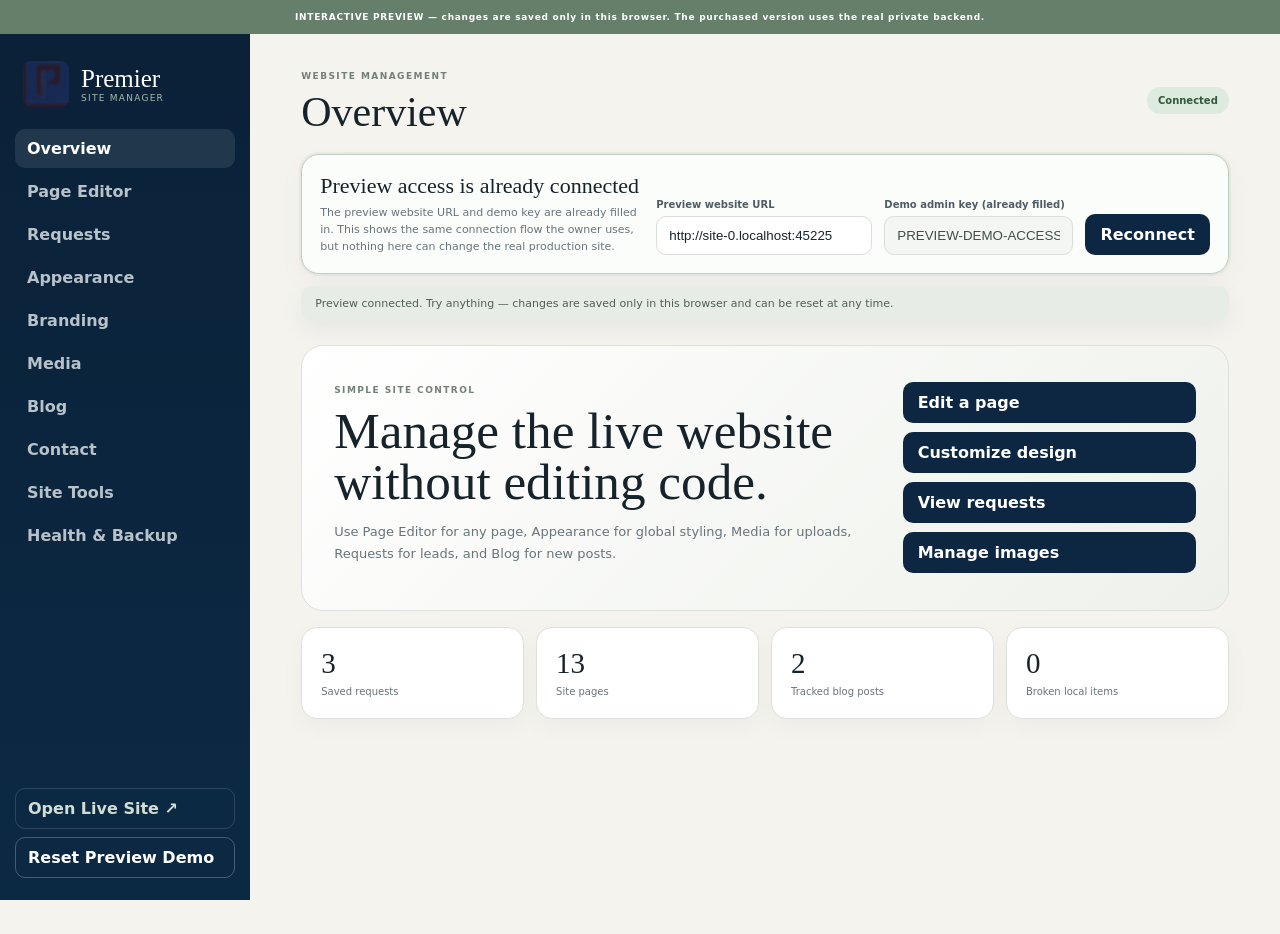
==== developer/index.html @ a83e4e5d "first" ====
<!DOCTYPE html>

<html lang="en"><head><meta charset="utf-8"/><meta content="width=device-width,initial-scale=1" name="viewport"/><title>Premier Site Manager — Interactive Preview</title><link href="premier-favicon.png" rel="icon" type="image/png"/><link href="admin.css?v=26" rel="stylesheet"/></head>
<body><div class="preview-manager-banner">INTERACTIVE PREVIEW — changes are saved only in this browser. The purchased version uses the real private backend.</div><div class="shell">
<aside class="sidebar">
<div class="brand-row"><img alt="Premier" src="premier-favicon.png"/><div><strong>Premier</strong><span>Site Manager</span></div></div>
<nav>
<button class="active" data-view="dashboard">Overview</button>
<button data-view="pages">Page Editor</button>
<button data-view="requests">Requests</button>
<button data-view="appearance">Appearance</button><button data-view="branding">Branding</button>
<button data-view="media">Media</button>
<button data-view="blog">Blog</button>
<button data-view="contact">Contact</button>
<button data-view="tools">Site Tools</button>
<button data-view="health">Health &amp; Backup</button>
</nav>
<button class="site-link" id="openSite">Open Live Site ↗</button><button class="site-link reset-demo" id="resetDemo">Reset Preview Demo</button>
</aside>
<main class="workspace">
<header class="topbar"><div><span class="eyebrow">Website management</span><h1 id="viewTitle">Overview</h1></div><span class="connection-pill" id="connectionPill">Not connected</span></header>
<section class="connection-card" id="connectionCard"><div class="connection-intro"><strong>Preview access is already connected</strong><p>The preview website URL and demo key are already filled in. This shows the same connection flow the owner uses, but nothing here can change the real production site.</p></div><label>Preview website URL<input id="apiBase" placeholder="https://www.example.com"/></label><label>Demo admin key (already filled)<input id="adminKey" placeholder="Paste admin key" type="password"/></label><button class="primary" id="connectBtn">Reconnect Preview</button></section>
<div class="status" id="status">Enter the website URL and admin key, then connect.</div>
<section class="view active" id="dashboardView"><div class="hero-panel"><div><span class="eyebrow">Simple site control</span><h2>Manage the live website without editing code.</h2><p>Use Page Editor for any page, Appearance for global styling, Media for uploads, Requests for leads, and Blog for new posts.</p></div><div class="quick-actions"><button data-jump="pages">Edit a page</button><button data-jump="appearance">Customize design</button><button data-jump="requests">View requests</button><button data-jump="media">Manage images</button></div></div><div class="stats" id="dashboardStats"></div></section>
<section class="view" id="pagesView"><div class="view-head"><div><h2>Page Editor</h2><p>Edit the useful content on any public page without touching code. Header/footer branding is managed under Branding.</p></div><div class="head-actions"><span class="save-state" id="pageSaveState">No page loaded</span><button id="previewPage">Preview</button><button class="primary" id="savePage">Save Page</button></div></div>
<div class="panel page-toolbar"><label>Page<select id="pageSelect"></select></label><button id="loadPage">Load Page</button><span class="save-note">A backup is created automatically before every save.</span></div>
<div class="empty-state" id="pageEditorEmpty">Choose a page, then click <strong>Load Page</strong>.</div>
<div class="page-editor" hidden="" id="pageEditor">
<div class="editor-section"><div class="section-title"><h3>Page settings</h3><p>Browser title and search description.</p></div><div class="editor-grid" id="seoFields"></div></div>
<div class="editor-section"><div class="section-title"><h3>Text &amp; buttons</h3><p>Main-page content only, so repeated navigation/footer items do not clutter the editor.</p></div><div class="editor-grid" id="textFields"></div></div>
<div class="editor-section"><div class="section-title"><h3>Images</h3><p>Change page photos here. Use Branding for the site-wide header/footer logos and tab icon.</p></div><div class="editor-grid" id="imageFields"></div></div>
<div class="editor-section"><div class="section-title"><h3>Form fields</h3><p>Edit labels, placeholders, and dropdown choices.</p></div><div class="editor-grid" id="formFields"></div></div>
<div class="page-save-bar" hidden="" id="pageSaveBar"><span>You have unsaved changes.</span><button class="primary" id="savePageBottom" type="button">Save Page</button></div><details class="advanced panel"><summary>Advanced HTML — only if needed</summary><p>Edit the complete page source. Use this only if the normal editor does not expose something you need.</p><textarea id="rawSource" rows="24" spellcheck="false"></textarea><button class="primary" id="saveRawPage">Save Advanced HTML</button></details>
</div>
</section>
<section class="view" id="requestsView"><div class="view-head"><div><h2>Project requests</h2><p>Keep new leads organized from first message through completion.</p></div><button id="refreshRequests">Refresh</button></div>
<div class="request-toolbar panel"><div aria-label="Request status filters" class="request-tabs" id="requestTabs" role="tablist"><button class="active" data-request-filter="all">All <span id="requestCountAll">0</span></button><button data-request-filter="new">New <span id="requestCountNew">0</span></button><button data-request-filter="contacted">Contacted <span id="requestCountContacted">0</span></button><button data-request-filter="finished">Finished <span id="requestCountFinished">0</span></button></div><div class="request-controls"><label>Search<input id="requestSearch" placeholder="Name, email, phone, address…" type="search"/></label><label>Sort<select id="requestSort"><option value="newest">Newest first</option><option value="oldest">Oldest first</option></select></label></div><p class="request-toolbar-note">New inquiries appear under <strong>New</strong>. Move them to <strong>Contacted</strong> after you respond, then <strong>Finished</strong> when the job or lead is complete.</p></div>
<div class="request-list" id="requestsList"></div></section>
<section class="view" id="appearanceView"><div class="view-head"><div><h2>Appearance</h2><p>Safe global design controls that apply across the website.</p></div></div><form class="panel form-grid" id="appearanceForm">
<label>Primary navy<input name="navy" type="color"/></label><label>Accent green<input name="sage" type="color"/></label><label>Page background<input name="paper" type="color"/></label><label>Main text<input name="ink" type="color"/></label><label>Cream sections<input name="cream" type="color"/></label><label>Scrolled header<input name="headerScrolled" type="color"/></label>
<label class="full">Homepage header tint <span id="tintValue"></span><input max="0.75" min="0.05" name="headerTint" step="0.01" type="range"/></label>
<label>Button roundness <span id="buttonRadiusValue"></span><input max="999" min="6" name="buttonRadius" step="1" type="range"/></label><label>Image/card roundness <span id="imageRadiusValue"></span><input max="36" min="0" name="imageRadius" step="1" type="range"/></label>
<label>Section spacing <span id="sectionSpacingValue"></span><input max="120" min="56" name="sectionSpacing" step="2" type="range"/></label><label>Header logo size <span id="logoSizeValue"></span><input max="76" min="44" name="logoSize" step="1" type="range"/></label>
<div class="header-preview full"><span>Logo</span><span>Home   Services   Projects</span><b>Request Estimate</b></div><button class="primary" type="submit">Save Appearance</button></form></section>
<section class="view" id="brandingView">
<div class="view-head"><div><h2>Branding</h2><p>Change the exact logos and browser icon without editing HTML.</p></div></div>
<form class="branding-grid" id="brandingForm">
<article class="brand-control panel">
<div class="brand-preview light"><img alt="Header logo preview" id="headerLogoPreview"/></div>
<div><h3>Header logo</h3><p>The logo at the far left of the navigation bar.</p></div>
<label>Image URL<input name="headerLogo" required="" type="text"/></label>
<label class="upload-button small">Upload replacement<input accept="image/*" id="headerLogoUpload" type="file"/></label>
</article>
<article class="brand-control panel">
<div class="brand-preview dark"><img alt="Footer logo preview" id="footerLogoPreview"/></div>
<div><h3>Footer logo</h3><p>The larger company logo at the bottom of every page.</p></div>
<label>Image URL<input name="footerLogo" required="" type="text"/></label>
<label class="upload-button small">Upload replacement<input accept="image/*" id="footerLogoUpload" type="file"/></label>
</article>
<article class="brand-control panel">
<div class="icon-preview"><img alt="Browser icon preview" id="faviconPreview"/></div>
<div><h3>Browser / tab icon</h3><p>Use a simple square mark with no tiny wording. PNG works best.</p></div>
<label>Image URL<input name="favicon" required=""/></label>
<label class="upload-button small">Upload replacement<input accept="image/png,image/webp,image/x-icon,image/svg+xml" id="faviconUpload" type="file"/></label>
</article>
<div class="brand-actions"><button class="primary" type="submit">Save Branding</button><button id="restoreBranding" type="button">Restore Premier Logos</button></div>
<p class="helper-note">In this GitHub preview, branding changes are browser-only. The purchased version saves them to the real website.</p>
</form>
</section><section class="view" id="mediaView"><div class="view-head"><div><h2>Media Library</h2><p>Upload reusable website images and copy their URLs.</p></div><label class="upload-button">Upload image<input accept="image/*" id="mediaUpload" type="file"/></label></div><div class="media-grid" id="mediaGrid"></div></section>
<section class="view" id="blogView"><div class="view-head"><div><h2>Blog</h2><p>Create project-journal posts without editing HTML.</p></div></div><form class="panel form-grid" id="blogForm"><label>Post title<input name="title" required=""/></label><label>Category<input name="category" value="Project Journal"/></label><label class="full">Summary<textarea name="summary" required="" rows="3"></textarea></label><label>Cover image URL<input name="imageUrl" placeholder="/assets/uploads/photo.webp" required=""/></label><label>Image description<input name="imageAlt" required=""/></label><label class="full upload-field">Or upload a cover image<input accept="image/*" id="blogUpload" type="file"/></label><label class="full">Post text<textarea name="content" placeholder="Separate paragraphs with a blank line." required="" rows="8"></textarea></label><button class="primary" type="submit">Publish Blog Post</button></form><div class="post-list" id="blogList"></div></section>
<section class="view" id="contactView"><div class="view-head"><div><h2>Contact routing</h2><p>New inquiries are saved in the built-in Requests inbox by default.</p></div></div><form class="panel form-grid" id="settingsForm"><label>Fallback business email<input name="businessEmail" placeholder="projects@company.com" type="email"/><small>Optional. Used to open the visitor's email app only if the online inbox cannot be reached.</small></label><label>External CRM / form endpoint<input name="contactEndpoint" placeholder="https://..."/><small>Leave blank unless the company already uses an outside form/CRM service.</small></label><label class="check full"><input checked="" name="useBuiltIn" type="checkbox"/><span>Use the built-in Requests inbox (recommended)</span></label><div class="brand-actions"><button class="primary" type="submit">Save Contact Settings</button><button id="testContactSetup" type="button">Test Inquiry Setup</button></div><p class="helper-note full" id="contactSetupNote">The built-in inbox stores submissions under Requests. It does not send email notifications by itself.</p></form></section>
<section class="view" id="toolsView"><div class="view-head"><div><h2>Site Tools</h2><p>Useful site-wide changes. A page backup is made before replacements.</p></div></div><form class="panel form-grid" id="replaceForm"><label>Find this text<input name="find" required=""/></label><label>Replace it with<input name="replace"/></label><label class="check full"><input name="caseSensitive" type="checkbox"/><span>Match capitalization exactly</span></label><button class="primary" type="submit">Replace Across All Pages</button></form></section>
<section class="view" id="healthView"><div class="view-head"><div><h2>Health &amp; backup</h2><p>Check the live site and download a portable settings/request backup.</p></div><div class="head-actions"><button id="refreshHealth">Run Check</button><button id="downloadBackup">Download Settings Backup</button></div></div><div class="stats" id="healthGrid"></div><div class="panel health-note"><strong>Preview mode</strong><p>Health statistics are simulated for this static GitHub preview. The purchased version runs these checks against the real Node website and stored data.</p></div></section>
</main></div><script src="preview-api.js?v=26"></script><script src="admin.js?v=26-preview"></script><script src="preview-admin.js?v=26"></script></body></html>
---- developer/admin.css ----
*{box-sizing:border-box}:root{--navy:#0d2742;--sage:#667f6a;--paper:#f4f3ee;--card:#fff;--line:#dde1dc;--ink:#17232b;--muted:#68747b;--ease:cubic-bezier(.16,1,.3,1)}html{background:var(--paper)}body{margin:0;background:var(--paper);color:var(--ink);font-family:Inter,system-ui,-apple-system,"Segoe UI",sans-serif;-webkit-font-smoothing:antialiased}.shell{min-height:100vh;display:grid;grid-template-columns:250px minmax(0,1fr)}.sidebar{position:sticky;top:0;height:100vh;padding:22px 15px;background:linear-gradient(180deg,#0a2138,#0c2944);color:#fff;display:flex;flex-direction:column}.brand-row{display:flex;align-items:center;gap:12px;padding:5px 8px 22px}.brand-row img{width:46px;height:46px;border-radius:8px}.brand-row div{display:grid}.brand-row strong{font:400 25px Georgia,serif}.brand-row span{font-size:9px;letter-spacing:.14em;text-transform:uppercase;color:#a9bcac}.sidebar nav{display:grid;gap:4px}.sidebar nav button,.site-link{border:0;background:transparent;color:#b7c2c9;text-align:left;padding:10px 12px;border-radius:10px;font-weight:760;cursor:pointer;transition:background .25s var(--ease),color .25s var(--ease)}.sidebar nav button:hover,.sidebar nav button.active{background:rgba(255,255,255,.095);color:#fff}.site-link{margin-top:auto;border:1px solid rgba(255,255,255,.14);color:#d2ddd4;width:100%}.workspace{min-width:0;padding:30px clamp(22px,4vw,60px) 60px}.topbar{display:flex;align-items:center;justify-content:space-between;gap:20px;margin-bottom:18px}.eyebrow{font-size:9px;letter-spacing:.16em;text-transform:uppercase;color:#718078;font-weight:850}.topbar h1{margin:5px 0 0;font:400 42px Georgia,serif}.connection-pill{padding:8px 11px;border-radius:999px;background:#e4e7e2;color:#5e6a62;font-size:10px;font-weight:800}.connection-pill.online{background:#dcebdd;color:#31583a}.connection-card{display:grid;grid-template-columns:minmax(240px,1.2fr) minmax(180px,.8fr) minmax(160px,.7fr) auto;gap:12px;align-items:end;padding:18px;background:#fff;border:1px solid var(--line);border-radius:18px;box-shadow:0 10px 30px rgba(17,35,48,.035)}.connection-card strong{font:400 22px Georgia,serif}.connection-card p{margin:5px 0 0;color:var(--muted);font-size:11px;line-height:1.55}.connection-card label,.form-grid label,.page-toolbar label,.editor-card label{display:grid;gap:6px;font-size:10px;font-weight:800;color:#4f5c64}.connection-card input,.form-grid input,.form-grid textarea,.form-grid select,.page-toolbar select,.editor-card input,.editor-card textarea{width:100%;border:1px solid #daddd8;background:#fff;border-radius:10px;padding:11px 12px;color:var(--ink);outline:none}.connection-card input:focus,.form-grid input:focus,.form-grid textarea:focus,.form-grid select:focus,.page-toolbar select:focus,.editor-card input:focus,.editor-card textarea:focus{border-color:#7e9a82;box-shadow:0 0 0 4px rgba(102,127,106,.1)}button{font:inherit}.primary,.view-head button,.quick-actions button,.head-actions button,.page-toolbar button,.advanced button,.upload-button{border:0;border-radius:10px;background:var(--navy);color:#fff;padding:11px 15px;font-weight:800;cursor:pointer;transition:background .25s var(--ease),transform .25s var(--ease)}.primary:hover,.view-head button:hover,.quick-actions button:hover,.head-actions button:hover,.page-toolbar button:hover,.advanced button:hover,.upload-button:hover{background:var(--sage)}.status{margin:12px 0 24px;padding:11px 14px;border-radius:11px;background:#e8ece7;color:#4e5f54;font-size:11px}.status.error{background:#f4e4e1;color:#813d35}.view{display:none}.view.active{display:block}.hero-panel{display:grid;grid-template-columns:1.3fr .7fr;gap:24px;padding:32px;border-radius:22px;background:linear-gradient(135deg,#fff,#eef1eb);border:1px solid var(--line)}.hero-panel h2{margin:8px 0 12px;font:400 clamp(34px,4vw,52px)/1 Georgia,serif}.hero-panel p{max-width:650px;color:var(--muted);line-height:1.7;font-size:13px}.quick-actions{display:grid;gap:9px;align-content:center}.quick-actions button{text-align:left}.view-head{display:flex;justify-content:space-between;align-items:end;gap:20px;margin-bottom:16px}.view-head h2{margin:0 0 5px;font:400 30px Georgia,serif}.view-head p{margin:0;color:var(--muted);font-size:12px}.head-actions{display:flex;gap:8px}.panel,.request-card,.post-card,.stat-card,.editor-card,.editor-section{background:#fff;border:1px solid var(--line);border-radius:16px;padding:19px;box-shadow:0 8px 25px rgba(15,33,46,.035)}.stats{display:grid;grid-template-columns:repeat(4,minmax(0,1fr));gap:12px;margin-top:16px}.stat-card strong{display:block;font:400 29px Georgia,serif}.stat-card span{font-size:10px;color:var(--muted)}.form-grid{display:grid;grid-template-columns:1fr 1fr;gap:14px}.form-grid .full{grid-column:1/-1}.form-grid textarea{resize:vertical}.check{display:flex!important;grid-template-columns:auto 1fr!important;align-items:center!important}.check input{width:auto}.request-list,.post-list{display:grid;gap:12px}.request-card header{display:flex;justify-content:space-between;align-items:start;gap:18px;margin:0 0 12px}.request-card h3{margin:0;font:400 22px Georgia,serif}.request-card p{margin:5px 0;color:#667179;font-size:12px;line-height:1.55}.badge{display:inline-block;padding:5px 8px;border-radius:999px;background:#edf0eb;font-size:9px;font-weight:800;text-transform:uppercase;letter-spacing:.08em}.request-meta,.request-actions{display:flex;flex-wrap:wrap;gap:8px}.request-actions{margin-top:14px}.request-actions button,.post-card button,.media-card button{border:1px solid #d8ddd9;background:#fff;border-radius:9px;padding:8px 10px;cursor:pointer}.editor-grid{display:grid;grid-template-columns:repeat(2,minmax(0,1fr));gap:14px}.editor-card{display:grid;gap:10px}.editor-card img{width:100%;height:200px;object-fit:cover;border-radius:11px;background:#eef0ec}.editor-card .field-meta{display:flex;justify-content:space-between;gap:8px;color:var(--muted);font-size:9px}.editor-card textarea{resize:vertical}.post-card{display:flex;justify-content:space-between;align-items:center;gap:14px}.post-card h3{margin:0 0 4px;font:400 21px Georgia,serif}.post-card p{margin:0;color:var(--muted);font-size:11px}.header-preview{min-height:82px;border-radius:14px;background:rgba(7,24,39,.34);color:#fff;display:flex;align-items:center;justify-content:space-between;gap:15px;padding:16px 20px}.header-preview b{padding:10px 13px;border-radius:999px;background:var(--sage);font-size:10px}.form-grid input[type=color]{padding:4px;height:46px}.form-grid input[type=range]{padding:0}.page-toolbar{display:flex;align-items:end;gap:12px;margin-bottom:14px}.page-toolbar label{min-width:280px}.save-note{margin-left:auto;color:var(--muted);font-size:10px}.empty-state{padding:38px;border:1px dashed #cfd5cf;border-radius:16px;text-align:center;color:var(--muted);background:rgba(255,255,255,.45)}.page-editor{display:grid;gap:16px}.editor-section{padding:22px}.section-title{display:flex;justify-content:space-between;gap:20px;align-items:end;margin-bottom:15px}.section-title h3{margin:0;font:400 26px Georgia,serif}.section-title p{margin:0;color:var(--muted);font-size:11px}.advanced summary{cursor:pointer;font-weight:850}.advanced p{color:var(--muted);font-size:11px}.advanced textarea{width:100%;margin:12px 0;border:1px solid #daddd8;border-radius:10px;padding:12px;font:12px/1.5 ui-monospace,SFMono-Regular,Consolas,monospace;resize:vertical}.media-grid{display:grid;grid-template-columns:repeat(4,minmax(0,1fr));gap:13px}.media-card{background:#fff;border:1px solid var(--line);border-radius:15px;padding:12px}.media-card img{width:100%;aspect-ratio:4/3;object-fit:cover;border-radius:10px;background:#e9ece7}.media-card p{font-size:10px;color:var(--muted);word-break:break-all}.media-actions{display:flex;gap:7px}.media-actions button{flex:1}.upload-button{display:inline-flex!important;align-items:center!important}.upload-button input{display:none}.upload-field input[type=file]{border:1px dashed #c8cec8;padding:14px;background:#fafbf9}.site-link{cursor:pointer}.danger{color:#8f3b32!important;border-color:#e4c8c4!important}.form-grid input[type=range]{accent-color:var(--sage)}@media(max-width:1150px){.media-grid{grid-template-columns:repeat(3,1fr)}}@media(max-width:1050px){.shell{grid-template-columns:1fr}.sidebar{position:relative;height:auto}.sidebar nav{grid-template-columns:repeat(5,minmax(0,1fr))}.site-link{margin-top:14px}.connection-card{grid-template-columns:1fr 1fr}.connection-card>div{grid-column:1/-1}.stats{grid-template-columns:repeat(2,1fr)}}@media(max-width:760px){.workspace{padding:18px 14px 42px}.sidebar{padding:14px}.sidebar nav{display:flex;overflow-x:auto;padding-bottom:4px}.sidebar nav button{flex:0 0 auto}.brand-row{padding-bottom:14px}.topbar{align-items:flex-start}.topbar h1{font-size:34px}.connection-card,.hero-panel,.form-grid,.editor-grid{grid-template-columns:1fr}.form-grid .full{grid-column:auto}.connection-card>div{grid-column:auto}.stats{grid-template-columns:1fr 1fr}.view-head{align-items:flex-start;flex-direction:column}.head-actions{width:100%}.head-actions button{flex:1}.header-preview{font-size:10px}.connection-pill{font-size:9px}.page-toolbar{align-items:stretch;flex-direction:column}.page-toolbar label{min-width:0}.save-note{margin-left:0}.section-title{align-items:flex-start;flex-direction:column}.media-grid{grid-template-columns:repeat(2,1fr)}}@media(max-width:480px){.media-grid,.stats{grid-template-columns:1fr}}

/* V19 Branding manager */
.branding-grid{display:grid;grid-template-columns:repeat(3,minmax(0,1fr));gap:16px}
.brand-control{display:flex;flex-direction:column;gap:14px;min-width:0}
.brand-control h3{margin:0 0 5px}.brand-control p{margin:0;color:var(--muted);font-size:13px;line-height:1.55}
.brand-preview{height:150px;border-radius:14px;display:grid;place-items:center;padding:20px;overflow:hidden;border:1px solid var(--line)}
.brand-preview.light{background:#f1f0eb}.brand-preview.dark{background:#0b2034}
.brand-preview img{max-width:100%;max-height:112px;width:auto;height:auto;object-fit:contain}
.icon-preview{height:150px;border-radius:14px;background:#eef1f3;display:grid;place-items:center;border:1px solid var(--line)}
.icon-preview img{width:64px;height:64px;object-fit:contain;image-rendering:auto}
.brand-control label:not(.upload-button){display:grid;gap:7px;font-size:12px;font-weight:700}
.brand-actions{grid-column:1/-1;display:flex;gap:10px;align-items:center;flex-wrap:wrap}.helper-note{grid-column:1/-1;margin:0;color:var(--muted);font-size:12px}
.upload-button.small{align-self:flex-start}
@media(max-width:980px){.branding-grid{grid-template-columns:1fr}.brand-actions,.helper-note{grid-column:auto}}


/* V22 Requests workflow */
.request-toolbar{display:grid;gap:12px;margin-bottom:14px;padding:14px 16px}.request-tabs{display:flex;flex-wrap:wrap;gap:8px}.request-tabs button{border:1px solid #d8ddd9;background:#fff;color:#4f5c64;border-radius:999px;padding:8px 12px;font-size:11px;font-weight:850;cursor:pointer;transition:background .2s var(--ease),border-color .2s var(--ease),color .2s var(--ease)}.request-tabs button span{display:inline-grid;place-items:center;min-width:20px;height:20px;margin-left:6px;padding:0 6px;border-radius:999px;background:#edf0eb;font-size:9px}.request-tabs button:hover{border-color:#aab8ad}.request-tabs button.active{background:var(--navy);border-color:var(--navy);color:#fff}.request-tabs button.active span{background:rgba(255,255,255,.16);color:#fff}.request-toolbar-note{margin:0;color:var(--muted);font-size:11px;line-height:1.55}.request-list{display:grid;gap:14px}.request-card{padding:20px;border-left:4px solid #dfe4df}.request-card.request-new{border-left-color:#6b8f71}.request-card.request-contacted{border-left-color:#73889d}.request-card.request-finished{border-left-color:#a7ada7}.request-card header{margin-bottom:12px}.request-title-row{display:flex;align-items:center;gap:10px;flex-wrap:wrap}.request-title-row h3{margin:0}.request-date{margin:4px 0 0!important;color:#89928d!important;font-size:10px!important}.request-status{display:inline-flex;align-items:center;border-radius:999px;padding:5px 9px;font-size:9px;font-weight:900;text-transform:uppercase;letter-spacing:.08em}.request-status-new{background:#e1eee2;color:#345b3b}.request-status-contacted{background:#e4ebf1;color:#3d586d}.request-status-finished{background:#eceeeb;color:#5f6861}.request-contact{display:flex;flex-wrap:wrap;gap:8px;margin-bottom:14px}.request-contact a,.request-contact span{display:inline-flex;align-items:center;min-height:32px;padding:7px 10px;border-radius:9px;background:#f3f5f2;border:1px solid #e0e4df;color:#43525b;text-decoration:none;font-size:11px;font-weight:750}.request-contact a:hover{border-color:#aab8ad;background:#edf1ec}.request-details{display:grid;grid-template-columns:repeat(3,minmax(0,1fr));gap:9px;margin:12px 0}.request-details p{margin:0!important;padding:11px 12px;border-radius:11px;background:#f8f9f7;display:grid;gap:4px}.request-details strong,.request-message>strong,.request-files>strong{font-size:9px;letter-spacing:.08em;text-transform:uppercase;color:#7c8880}.request-details span{font-size:12px;color:#34424a}.request-message{margin:12px 0;padding:13px 14px;border-radius:11px;background:#f8f9f7}.request-message p{margin:5px 0 0!important;color:#45525a!important}.request-files{display:flex;align-items:center;gap:7px;flex-wrap:wrap;margin:12px 0}.file-chip{display:inline-flex;padding:7px 9px;border:1px solid transparent;border-radius:9px;background:#edf1ec;color:#3f5b45;text-decoration:none;font-family:inherit;font-size:10px;font-weight:800;line-height:1.2;cursor:pointer}.file-chip:hover{background:#e3ebe3;border-color:#b9c8bb}.request-actions{display:flex;align-items:center;gap:8px;margin-top:16px;padding-top:14px;border-top:1px solid #e7eae6}.request-action{border:1px solid #d6ddd7!important;background:#fff!important;color:#45525a!important;border-radius:9px!important;padding:8px 11px!important;font-size:10px;font-weight:850;cursor:pointer;transition:background .2s var(--ease),border-color .2s var(--ease),color .2s var(--ease)}.request-action:hover{background:#f1f4f0!important;border-color:#abb8ae!important}.request-action.primary-action{background:var(--navy)!important;border-color:var(--navy)!important;color:#fff!important}.request-action.primary-action:hover{background:var(--sage)!important;border-color:var(--sage)!important}.request-action.danger{margin-left:auto;color:#8f3b32!important;border-color:#e4c8c4!important}.request-action.danger:hover{background:#fbf1ef!important}.request-action:disabled{opacity:.55;cursor:wait}.request-empty{background:#fff}
@media(max-width:760px){.request-toolbar{padding:12px}.request-tabs{flex-wrap:nowrap;overflow-x:auto;padding-bottom:2px}.request-tabs button{flex:0 0 auto}.request-details{grid-template-columns:1fr}.request-actions{align-items:stretch;flex-direction:column}.request-action.danger{margin-left:0}.request-action{width:100%;text-align:center}}


/* V24 usability polish */
.connection-intro{min-width:0}.connection-shortcuts{display:flex;flex-wrap:wrap;gap:8px;margin-top:10px}.connection-shortcuts button,.connection-shortcuts a{display:inline-flex;align-items:center;justify-content:center;border:1px solid #d9ded9;background:#f8faf7;color:#44534b;border-radius:9px;padding:7px 10px;font-size:10px;font-weight:800;text-decoration:none;cursor:pointer}.connection-shortcuts button:hover,.connection-shortcuts a:hover{background:#edf2ed;border-color:#b8c5ba}.connection-card.connected{border-color:#bdd0c0;background:#fbfdfb}.save-state{display:inline-flex;align-items:center;align-self:center;min-height:34px;padding:7px 10px;border-radius:999px;background:#edf0eb;color:#66736b;font-size:9px;font-weight:850;white-space:nowrap}.save-state.dirty{background:#fff0d9;color:#7a5520}.save-state.saved{background:#dfece0;color:#345c3b}.page-save-bar{position:sticky;bottom:12px;z-index:10;display:flex;align-items:center;justify-content:space-between;gap:14px;padding:12px 14px;border:1px solid #e3cc9f;border-radius:13px;background:rgba(255,249,236,.96);box-shadow:0 12px 35px rgba(26,34,29,.12);backdrop-filter:blur(10px)}.page-save-bar[hidden]{display:none}.page-save-bar span{font-size:11px;font-weight:800;color:#6e5124}.request-controls{display:grid;grid-template-columns:minmax(220px,1fr) 160px;gap:10px}.request-controls label{display:grid;gap:5px;font-size:9px;font-weight:850;color:#617068}.request-controls input,.request-controls select{width:100%;border:1px solid #d8ddd9;background:#fff;border-radius:9px;padding:9px 10px;color:var(--ink);outline:none}.request-controls input:focus,.request-controls select:focus{border-color:#7e9a82;box-shadow:0 0 0 4px rgba(102,127,106,.1)}.editor-card .field-meta strong{max-width:75%;overflow:hidden;text-overflow:ellipsis;white-space:nowrap}.status{position:sticky;top:10px;z-index:30;box-shadow:0 8px 24px rgba(15,33,46,.06)}
@media(max-width:760px){.request-controls{grid-template-columns:1fr}.head-actions{flex-wrap:wrap}.save-state{width:100%;justify-content:center;order:-1}.page-save-bar{bottom:8px}}

.health-note{margin-top:14px}.health-note strong{font:400 19px Georgia,serif}.health-note p{margin:6px 0 0;color:var(--muted);font-size:11px;line-height:1.6}


/* Interactive GitHub preview */
body{padding-top:34px}.preview-manager-banner{position:fixed;z-index:9999;left:0;right:0;top:0;min-height:34px;display:flex;align-items:center;justify-content:center;padding:7px 16px;background:#667f6a;color:#fff;font-size:9px;font-weight:850;letter-spacing:.08em;text-align:center}.sidebar{top:34px;height:calc(100vh - 34px)}.reset-demo{margin-top:8px!important;border-color:rgba(255,255,255,.24)!important;color:#fff!important}.connection-card.connected{box-shadow:0 0 0 2px rgba(102,127,106,.08),0 10px 30px rgba(17,35,48,.035)}#adminKey[readonly]{background:#f3f6f2;color:#405046}.preview-key-note{font-size:10px;color:var(--muted)}@media(max-width:1050px){.sidebar{top:0;height:auto}.preview-manager-banner{position:relative}.shell{min-height:calc(100vh - 34px)}body{padding-top:0}}

/* V26 navigation + mobile reliability */
/* Desktop: the left rail owns its scroll, so every tool remains reachable. */
.sidebar{
  min-height:0;
  overflow-y:auto;
  overflow-x:hidden;
  overscroll-behavior:contain;
  scrollbar-width:thin;
  scrollbar-color:rgba(255,255,255,.28) transparent;
}
.sidebar::-webkit-scrollbar{width:7px}
.sidebar::-webkit-scrollbar-track{background:transparent}
.sidebar::-webkit-scrollbar-thumb{background:rgba(255,255,255,.25);border-radius:999px}
.sidebar::-webkit-scrollbar-thumb:hover{background:rgba(255,255,255,.38)}
.sidebar nav{flex:0 0 auto}
.sidebar .site-link{flex:0 0 auto}

@media(max-width:1050px){
  .sidebar{
    position:sticky;
    top:0;
    z-index:80;
    height:auto;
    max-height:none;
    overflow:visible;
    box-shadow:0 10px 28px rgba(6,22,36,.16);
  }
  .sidebar nav{
    display:flex;
    gap:6px;
    overflow-x:auto;
    overflow-y:hidden;
    overscroll-behavior-x:contain;
    -webkit-overflow-scrolling:touch;
    scrollbar-width:thin;
    padding:0 0 7px;
  }
  .sidebar nav::-webkit-scrollbar{height:5px}
  .sidebar nav::-webkit-scrollbar-thumb{background:rgba(255,255,255,.24);border-radius:999px}
  .sidebar nav button{
    flex:0 0 auto;
    min-height:42px;
    white-space:nowrap;
  }
  .site-link{margin-top:8px}
}

@media(max-width:760px){
  html,body{max-width:100%;overflow-x:hidden}
  .preview-manager-banner{padding:7px 12px;line-height:1.35}
  .sidebar{padding:10px 10px 11px}
  .brand-row{gap:9px;padding:0 4px 9px}
  .brand-row img{width:34px;height:34px;border-radius:7px}
  .brand-row strong{font-size:20px;line-height:1}
  .brand-row span{font-size:8px}
  .sidebar nav{margin-inline:-2px;padding-inline:2px}
  .sidebar nav button{
    min-height:44px;
    padding:9px 12px;
    border:1px solid rgba(255,255,255,.08);
  }
  .sidebar nav button.active{border-color:rgba(255,255,255,.18)}
  .sidebar > .site-link{
    display:inline-flex;
    align-items:center;
    justify-content:center;
    width:calc(50% - 5px);
    min-height:44px;
    margin-top:8px;
    padding:9px 8px;
    text-align:center;
    vertical-align:top;
  }
  .sidebar > .site-link + .site-link{margin-left:6px}
  .workspace{padding:16px 12px 38px}
  .topbar{gap:12px;margin-bottom:14px}
  .topbar h1{font-size:30px;line-height:1.04}
  .connection-pill{flex:0 0 auto}
  .connection-card{padding:14px;border-radius:14px}
  .connection-card input,
  .form-grid input,.form-grid textarea,.form-grid select,
  .page-toolbar select,.editor-card input,.editor-card textarea,
  .request-controls input,.request-controls select,
  .advanced textarea{font-size:16px}
  .hero-panel{padding:22px 18px;border-radius:17px}
  .hero-panel h2{font-size:34px}
  .panel,.request-card,.post-card,.stat-card,.editor-card,.editor-section{padding:15px;border-radius:14px}
  .view-head h2{font-size:27px}
  .head-actions{display:grid;grid-template-columns:1fr 1fr;gap:8px}
  .head-actions .save-state{grid-column:1/-1}
  .head-actions button{min-height:44px}
  .page-toolbar button,.primary,.quick-actions button,.upload-button{min-height:44px}
  .page-save-bar{left:0;right:0;padding:10px 11px}
  .page-save-bar .primary{flex:0 0 auto}
  .editor-card img{height:auto;aspect-ratio:16/10}
  .request-contact a,.request-contact span{min-height:40px}
  .request-tabs button{min-height:42px}
  .request-action{min-height:44px}
  .branding-grid{gap:12px}
  .brand-preview,.icon-preview{height:125px}
  .header-preview{overflow-x:auto;justify-content:flex-start;white-space:nowrap}
}

@media(max-width:420px){
  .sidebar > .site-link{width:100%;margin-left:0!important}
  .topbar{flex-direction:column}
  .connection-pill{align-self:flex-start}
  .head-actions{grid-template-columns:1fr}
  .head-actions .save-state{grid-column:auto}
  .page-save-bar{align-items:stretch;flex-direction:column}
  .page-save-bar .primary{width:100%}
  .request-tabs{margin-inline:-3px;padding-inline:3px}
}
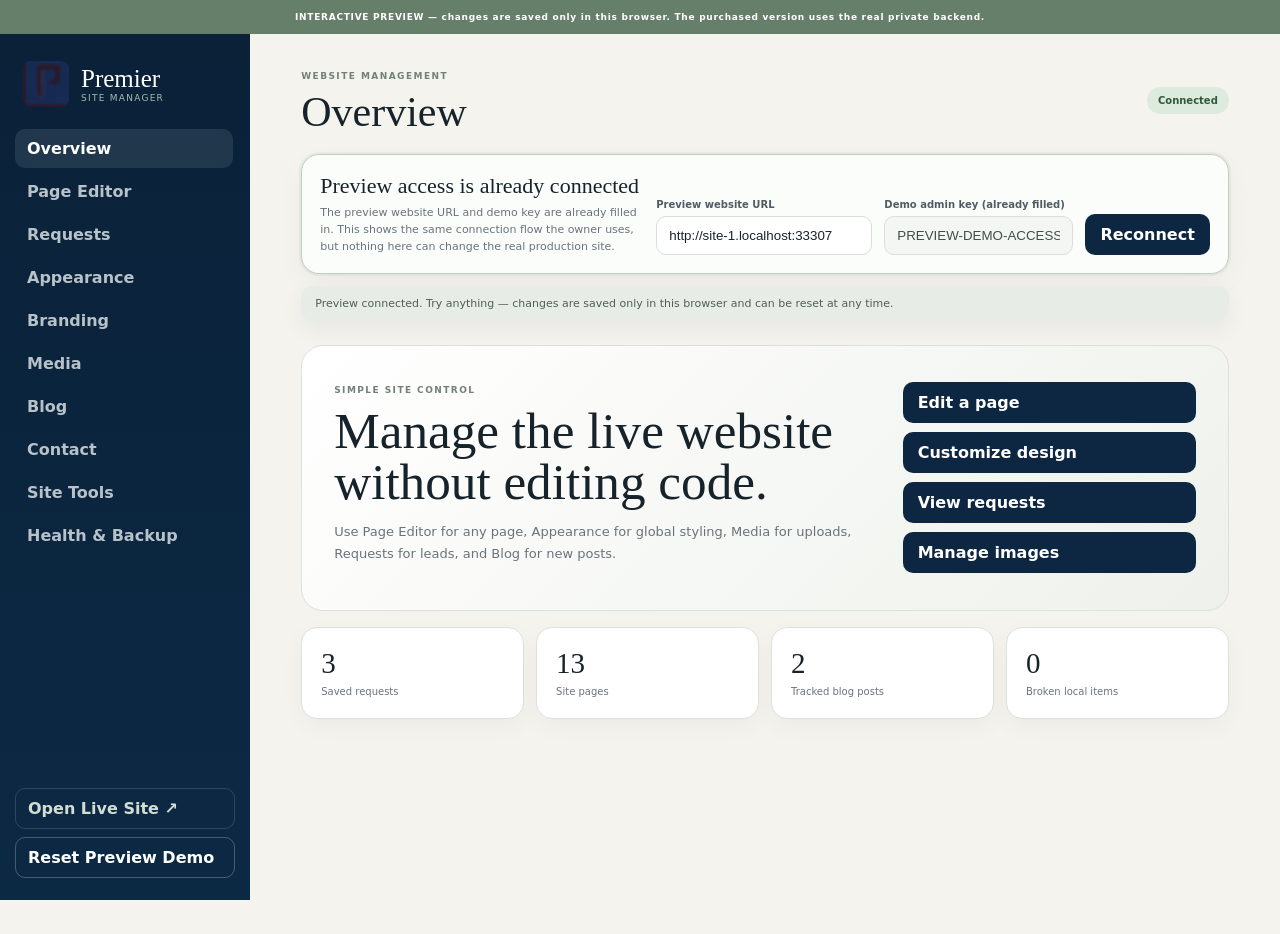
==== commit d8880166: "fixed" ====
--- a/developer/index.html
+++ b/developer/index.html
@@ -1,9 +1,10 @@
 <!DOCTYPE html>
 
-<html lang="en"><head><meta charset="utf-8"/><meta content="width=device-width,initial-scale=1" name="viewport"/><title>Premier Site Manager — Interactive Preview</title><link href="premier-favicon.png" rel="icon" type="image/png"/><link href="admin.css?v=26" rel="stylesheet"/></head>
+<html lang="en"><head><meta charset="utf-8"/><meta content="width=device-width,initial-scale=1" name="viewport"/><title>Premier Site Manager — Interactive Preview</title><link href="premier-favicon.png" rel="icon" type="image/png"/><link href="admin.css?v=27" rel="stylesheet"/></head>
 <body><div class="preview-manager-banner">INTERACTIVE PREVIEW — changes are saved only in this browser. The purchased version uses the real private backend.</div><div class="shell">
-<aside class="sidebar">
-<div class="brand-row"><img alt="Premier" src="premier-favicon.png"/><div><strong>Premier</strong><span>Site Manager</span></div></div>
+<aside class="sidebar" id="managerSidebar">
+<div class="brand-row"><img alt="Premier" src="premier-favicon.png"/><div><strong>Premier</strong><span>Site Manager</span></div><button class="manager-menu-toggle" id="managerMenuToggle" type="button" aria-expanded="false" aria-controls="managerSidebarMenu" aria-label="Open management menu"><span class="menu-label">Menu</span><span class="menu-icon" aria-hidden="true"><i></i><i></i><i></i></span></button></div>
+<div class="sidebar-menu" id="managerSidebarMenu">
 <nav>
 <button class="active" data-view="dashboard">Overview</button>
 <button data-view="pages">Page Editor</button>
@@ -15,7 +16,8 @@
 <button data-view="tools">Site Tools</button>
 <button data-view="health">Health &amp; Backup</button>
 </nav>
-<button class="site-link" id="openSite">Open Live Site ↗</button><button class="site-link reset-demo" id="resetDemo">Reset Preview Demo</button>
+<div class="sidebar-footer-actions"><button class="site-link" id="openSite">Open Live Site ↗</button><button class="site-link reset-demo" id="resetDemo">Reset Preview Demo</button></div>
+</div>
 </aside>
 <main class="workspace">
 <header class="topbar"><div><span class="eyebrow">Website management</span><h1 id="viewTitle">Overview</h1></div><span class="connection-pill" id="connectionPill">Not connected</span></header>
@@ -71,4 +73,4 @@
 <section class="view" id="contactView"><div class="view-head"><div><h2>Contact routing</h2><p>New inquiries are saved in the built-in Requests inbox by default.</p></div></div><form class="panel form-grid" id="settingsForm"><label>Fallback business email<input name="businessEmail" placeholder="projects@company.com" type="email"/><small>Optional. Used to open the visitor's email app only if the online inbox cannot be reached.</small></label><label>External CRM / form endpoint<input name="contactEndpoint" placeholder="https://..."/><small>Leave blank unless the company already uses an outside form/CRM service.</small></label><label class="check full"><input checked="" name="useBuiltIn" type="checkbox"/><span>Use the built-in Requests inbox (recommended)</span></label><div class="brand-actions"><button class="primary" type="submit">Save Contact Settings</button><button id="testContactSetup" type="button">Test Inquiry Setup</button></div><p class="helper-note full" id="contactSetupNote">The built-in inbox stores submissions under Requests. It does not send email notifications by itself.</p></form></section>
 <section class="view" id="toolsView"><div class="view-head"><div><h2>Site Tools</h2><p>Useful site-wide changes. A page backup is made before replacements.</p></div></div><form class="panel form-grid" id="replaceForm"><label>Find this text<input name="find" required=""/></label><label>Replace it with<input name="replace"/></label><label class="check full"><input name="caseSensitive" type="checkbox"/><span>Match capitalization exactly</span></label><button class="primary" type="submit">Replace Across All Pages</button></form></section>
 <section class="view" id="healthView"><div class="view-head"><div><h2>Health &amp; backup</h2><p>Check the live site and download a portable settings/request backup.</p></div><div class="head-actions"><button id="refreshHealth">Run Check</button><button id="downloadBackup">Download Settings Backup</button></div></div><div class="stats" id="healthGrid"></div><div class="panel health-note"><strong>Preview mode</strong><p>Health statistics are simulated for this static GitHub preview. The purchased version runs these checks against the real Node website and stored data.</p></div></section>
-</main></div><script src="preview-api.js?v=26"></script><script src="admin.js?v=26-preview"></script><script src="preview-admin.js?v=26"></script></body></html>+</main></div><script src="preview-api.js?v=26"></script><script src="admin.js?v=27-preview"></script><script src="preview-admin.js?v=27"></script></body></html>
--- a/developer/admin.css
+++ b/developer/admin.css
@@ -143,3 +143,119 @@
   .page-save-bar .primary{width:100%}
   .request-tabs{margin-inline:-3px;padding-inline:3px}
 }
+
+/* Mobile-first Site Manager navigation and layout */
+.sidebar-menu{display:flex;flex:1 1 auto;min-height:0;flex-direction:column}
+.sidebar-menu nav{min-height:0;overflow-y:auto;overflow-x:hidden;padding-right:2px;scrollbar-width:thin;scrollbar-color:rgba(255,255,255,.22) transparent}
+.sidebar-menu nav::-webkit-scrollbar{width:5px}
+.sidebar-menu nav::-webkit-scrollbar-thumb{background:rgba(255,255,255,.2);border-radius:999px}
+.sidebar-footer-actions{display:grid;gap:8px;margin-top:auto;padding-top:12px}
+.sidebar-footer-actions .site-link{margin:0!important;width:100%}
+.manager-menu-toggle{display:none;border:1px solid rgba(255,255,255,.18);background:rgba(255,255,255,.08);color:#fff;border-radius:10px;min-height:42px;padding:8px 11px;align-items:center;gap:9px;font-weight:850;cursor:pointer}
+.manager-menu-toggle .menu-icon{display:grid;gap:3px;width:16px}
+.manager-menu-toggle .menu-icon i{display:block;height:2px;border-radius:999px;background:currentColor;transition:transform .22s var(--ease),opacity .22s var(--ease)}
+.manager-menu-toggle[aria-expanded="true"] .menu-icon i:nth-child(1){transform:translateY(5px) rotate(45deg)}
+.manager-menu-toggle[aria-expanded="true"] .menu-icon i:nth-child(2){opacity:0}
+.manager-menu-toggle[aria-expanded="true"] .menu-icon i:nth-child(3){transform:translateY(-5px) rotate(-45deg)}
+
+@media(max-width:900px){
+  html,body{max-width:100%;overflow-x:hidden}
+  .shell{display:block;min-height:100svh}
+  .sidebar{position:sticky!important;top:0;z-index:120;height:auto!important;max-height:none!important;min-height:0;padding:10px 12px;background:linear-gradient(135deg,#0a2138,#0c2944);overflow:visible!important;box-shadow:0 8px 26px rgba(6,22,36,.2)}
+  .brand-row{display:flex;align-items:center;gap:10px;padding:0!important;min-height:48px}
+  .brand-row img{width:36px;height:36px;border-radius:7px;flex:0 0 auto}
+  .brand-row>div{min-width:0;margin-right:auto}
+  .brand-row strong{font-size:21px;line-height:1}
+  .brand-row span{font-size:8px}
+  .manager-menu-toggle{display:inline-flex;flex:0 0 auto}
+  .sidebar-menu{display:none;margin-top:9px;padding-top:9px;border-top:1px solid rgba(255,255,255,.12)}
+  .sidebar.menu-open .sidebar-menu{display:block;max-height:calc(100svh - 78px);overflow-y:auto;overscroll-behavior:contain;padding-bottom:4px}
+  .sidebar-menu nav{display:grid!important;grid-template-columns:repeat(2,minmax(0,1fr))!important;gap:7px!important;overflow:visible!important;padding:0!important}
+  .sidebar-menu nav button{width:100%;min-height:48px;padding:10px 11px!important;white-space:normal!important;text-align:left;border:1px solid rgba(255,255,255,.09);background:rgba(255,255,255,.035);line-height:1.15}
+  .sidebar-menu nav button.active{border-color:rgba(255,255,255,.22);background:rgba(255,255,255,.12)}
+  .sidebar-footer-actions{display:grid;grid-template-columns:1fr 1fr;gap:7px;margin-top:9px;padding-top:9px;border-top:1px solid rgba(255,255,255,.1)}
+  .sidebar-footer-actions .site-link{display:flex!important;align-items:center;justify-content:center;min-height:46px;padding:9px 10px!important;text-align:center!important}
+  .workspace{padding:18px 14px 44px!important;max-width:100%}
+  .topbar{align-items:flex-start;gap:10px;margin-bottom:14px}
+  .topbar h1{font-size:31px;line-height:1.02}
+  .connection-card{grid-template-columns:1fr!important;padding:14px;border-radius:14px;gap:11px}
+  .connection-card>div{grid-column:auto!important}
+  .connection-card label{min-width:0}
+  .connection-card input,.form-grid input,.form-grid textarea,.form-grid select,.page-toolbar select,.editor-card input,.editor-card textarea,.request-controls input,.request-controls select,.advanced textarea{font-size:16px!important;max-width:100%}
+  .primary,.view-head button,.quick-actions button,.head-actions button,.page-toolbar button,.advanced button,.upload-button,.request-action,.media-card button,.post-card button{min-height:46px}
+  .hero-panel,.form-grid,.editor-grid,.branding-grid{grid-template-columns:1fr!important}
+  .hero-panel{padding:21px 17px;border-radius:17px;gap:18px}
+  .hero-panel h2{font-size:clamp(32px,9vw,42px);line-height:1.02}
+  .quick-actions{grid-template-columns:1fr 1fr;gap:8px}
+  .quick-actions button{text-align:center;padding:12px 10px}
+  .stats{grid-template-columns:repeat(2,minmax(0,1fr))!important;gap:9px}
+  .stat-card{padding:14px}
+  .stat-card strong{font-size:25px}
+  .view-head{align-items:flex-start!important;flex-direction:column!important;gap:12px}
+  .view-head h2{font-size:28px;line-height:1.06}
+  .view-head>button,.view-head>.upload-button{width:100%;justify-content:center}
+  .head-actions{display:grid!important;grid-template-columns:1fr 1fr;width:100%;gap:8px}
+  .head-actions .save-state{grid-column:1/-1;width:100%;justify-content:center;order:-1}
+  .page-toolbar{display:grid!important;grid-template-columns:1fr;align-items:stretch!important;gap:9px}
+  .page-toolbar label{min-width:0!important}
+  .page-toolbar button{width:100%}
+  .save-note{margin-left:0!important;line-height:1.45}
+  .panel,.request-card,.post-card,.stat-card,.editor-card,.editor-section{padding:15px;border-radius:14px}
+  .editor-section{overflow:hidden}
+  .section-title{align-items:flex-start!important;flex-direction:column!important;gap:5px!important}
+  .editor-card{min-width:0}
+  .editor-card .field-meta{align-items:flex-start;flex-direction:column;gap:3px}
+  .editor-card .field-meta strong{max-width:100%!important;white-space:normal!important;overflow:visible!important}
+  .editor-card img{height:auto;aspect-ratio:16/10}
+  .advanced textarea{min-height:260px;max-height:55svh}
+  .page-save-bar{bottom:8px;left:0;right:0;padding:10px 11px;z-index:70}
+  .request-toolbar{padding:12px}
+  .request-tabs{display:grid!important;grid-template-columns:1fr 1fr;gap:7px;overflow:visible!important;padding:0!important}
+  .request-tabs button{width:100%;min-height:44px;padding:8px 9px;white-space:normal}
+  .request-controls{grid-template-columns:1fr!important}
+  .request-card header{align-items:flex-start;flex-direction:column;gap:7px}
+  .request-contact{display:grid;grid-template-columns:1fr;gap:7px}
+  .request-contact a,.request-contact span{width:100%;min-height:42px;overflow-wrap:anywhere}
+  .request-details{grid-template-columns:1fr!important}
+  .request-actions{align-items:stretch!important;flex-direction:column!important}
+  .request-action,.request-action.danger{width:100%;margin-left:0!important;text-align:center}
+  .branding-grid{gap:12px}
+  .brand-control{min-width:0}
+  .brand-actions{display:grid!important;grid-template-columns:1fr;gap:8px}
+  .brand-actions button{width:100%;min-height:46px}
+  .brand-preview,.icon-preview{height:125px}
+  .media-grid{grid-template-columns:repeat(2,minmax(0,1fr))!important;gap:10px}
+  .media-card{min-width:0}
+  .media-actions{display:grid;grid-template-columns:1fr 1fr}
+  .post-card{align-items:stretch;flex-direction:column}
+  .post-card button{width:100%}
+  .header-preview{display:grid;grid-template-columns:auto 1fr;overflow:hidden;white-space:normal;padding:13px}
+  .header-preview>span:nth-child(2){display:none}
+  .header-preview b{justify-self:end;text-align:center}
+  .form-grid .full{grid-column:auto!important}
+  .check{align-items:flex-start!important}
+  .check input{margin-top:3px}
+  .status{top:68px!important;margin:10px 0 18px;padding:10px 12px;line-height:1.45}
+}
+
+@media(max-width:520px){
+  .workspace{padding:14px 10px 38px!important}
+  .topbar{flex-direction:column}
+  .connection-pill{align-self:flex-start}
+  .quick-actions{grid-template-columns:1fr}
+  .stats{grid-template-columns:1fr 1fr!important}
+  .head-actions{grid-template-columns:1fr}
+  .head-actions .save-state{grid-column:auto}
+  .page-save-bar{align-items:stretch;flex-direction:column}
+  .page-save-bar .primary{width:100%}
+  .media-grid{grid-template-columns:1fr!important}
+  .sidebar-footer-actions{grid-template-columns:1fr}
+}
+
+@media(max-width:380px){
+  .sidebar-menu nav{grid-template-columns:1fr!important}
+  .stats{grid-template-columns:1fr!important}
+  .request-tabs{grid-template-columns:1fr!important}
+  .brand-row strong{font-size:19px}
+  .manager-menu-toggle .menu-label{display:none}
+}
